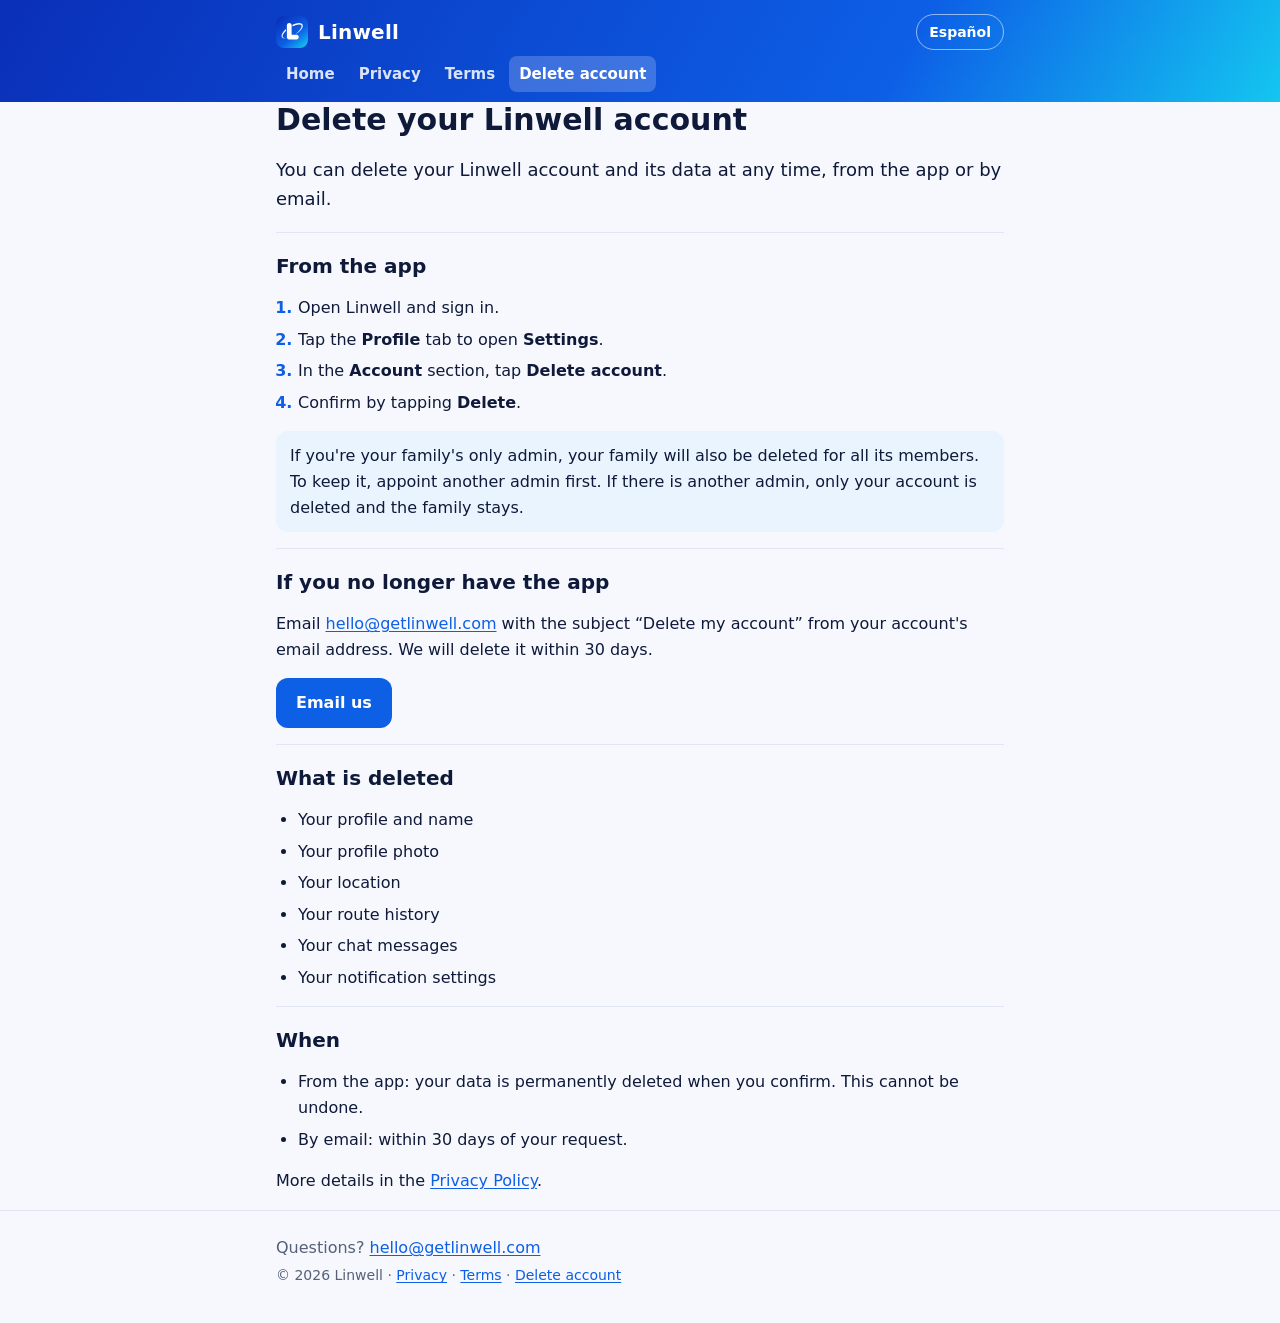
==== delete-account.html @ eef65cff "Web de Linwell: inicio, privacidad, términos y borrar cuenta (EN/ES) Co-Authored-By: Claude Opus 5.5" ====
<!doctype html>
<html lang="en">
<head>
<meta charset="utf-8">
<meta name="viewport" content="width=device-width, initial-scale=1">
<title>Delete your Linwell account · Linwell</title>
<meta name="description" content="You can delete your Linwell account and its data at any time, from the app or by email.">
<link rel="canonical" href="https://getlinwell.com/delete-account.html">
<link rel="alternate" hreflang="en" href="https://getlinwell.com/delete-account.html">
<link rel="alternate" hreflang="es" href="https://getlinwell.com/es/delete-account.html">
<link rel="icon" type="image/png" href="logo.png">
<link rel="stylesheet" href="style.css">
</head>
<body>
<header class="top">
  <div class="wrap top-in">
    <a class="brand" href="./"><img src="logo.png" alt="" width="32" height="32">Linwell</a>
    <a class="lang" href="es/delete-account.html" hreflang="es" lang="es">Español</a>
  </div>
  <nav class="wrap nav" aria-label="Linwell"><a href="./">Home</a><a href="privacy.html">Privacy</a><a href="terms.html">Terms</a><a href="delete-account.html" aria-current="page">Delete account</a></nav>
</header>
<main class="wrap">
<article class="doc">
<h1>Delete your Linwell account</h1>
<p class="lead">You can delete your Linwell account and its data at any time, from the app or by email.</p>
<section><h2>From the app</h2>
<ol class="steps"><li>Open Linwell and sign in.</li><li>Tap the <b>Profile</b> tab to open <b>Settings</b>.</li><li>In the <b>Account</b> section, tap <b>Delete account</b>.</li><li>Confirm by tapping <b>Delete</b>.</li></ol>
<p class="note">If you're your family's only admin, your family will also be deleted for all its members. To keep it, appoint another admin first. If there is another admin, only your account is deleted and the family stays.</p>
</section>
<section><h2>If you no longer have the app</h2>
<p>Email <a href="mailto:hello@getlinwell.com">hello@getlinwell.com</a> with the subject “Delete my account” from your account's email address. We will delete it within 30 days.</p>
<p><a class="button" href="mailto:hello@getlinwell.com?subject=Delete%20my%20account">Email us</a></p>
</section>
<section><h2>What is deleted</h2>
<ul><li>Your profile and name</li><li>Your profile photo</li><li>Your location</li><li>Your route history</li><li>Your chat messages</li><li>Your notification settings</li></ul>
</section>
<section><h2>When</h2>
<ul><li>From the app: your data is permanently deleted when you confirm. This cannot be undone.</li><li>By email: within 30 days of your request.</li></ul>
<p>More details in the <a href="privacy.html">Privacy Policy</a>.</p>
</section>
</article>
</main>
<footer class="foot">
  <div class="wrap">
    <p>Questions? <a href="mailto:hello@getlinwell.com">hello@getlinwell.com</a></p>
    <p class="small">© 2026 Linwell · <a href="privacy.html">Privacy</a> · <a href="terms.html">Terms</a> · <a href="delete-account.html">Delete account</a></p>
  </div>
</footer>
</body>
</html>
---- style.css ----
/* Linwell · getlinwell.com — estático, sin dependencias externas */
:root {
  --brand-900: #0A2FB8;
  --brand-600: #0D5FE6;
  --brand-300: #14C6F0;
  --bg: #F6F8FD;
  --surface: #FFFFFF;
  --text: #0F1A3A;
  --muted: #55607A;
  --border: #DFE5F2;
  --link: #0D5FE6;
  --note: #EAF4FF;
  color-scheme: light dark;
}
@media (prefers-color-scheme: dark) {
  :root {
    --bg: #070D24;
    --surface: #0E1736;
    --text: #E8EDFA;
    --muted: #9AA6C4;
    --border: #1F2B52;
    --link: #5CCFF5;
    --note: #10224F;
  }
}

* { box-sizing: border-box; }
html { -webkit-text-size-adjust: 100%; }
body {
  margin: 0;
  background: var(--bg);
  color: var(--text);
  font: 16px/1.6 system-ui, -apple-system, "Segoe UI", Roboto, "Helvetica Neue", Arial, sans-serif;
}
a { color: var(--link); text-underline-offset: 2px; }
a:hover { text-decoration-thickness: 2px; }
.wrap { max-width: 760px; margin: 0 auto; padding: 0 16px; }

/* Cabecera */
.top {
  background: linear-gradient(120deg, var(--brand-900), var(--brand-600) 70%, var(--brand-300));
  color: #fff;
}
.top-in { display: flex; align-items: center; justify-content: space-between; padding-top: 14px; padding-bottom: 6px; }
.brand { display: flex; align-items: center; gap: 10px; color: #fff; text-decoration: none; font-weight: 800; font-size: 20px; letter-spacing: .2px; }
.brand img { border-radius: 8px; }
.lang {
  color: #fff; text-decoration: none; font-weight: 600; font-size: 14px;
  padding: 6px 12px; border: 1px solid rgba(255,255,255,.55); border-radius: 999px;
}
.lang:hover { background: rgba(255,255,255,.15); }
.nav { display: flex; gap: 4px; overflow-x: auto; padding-bottom: 10px; scrollbar-width: none; }
.nav a {
  color: rgba(255,255,255,.85); text-decoration: none; font-size: 15px; font-weight: 600;
  padding: 6px 10px; border-radius: 8px; white-space: nowrap;
}
.nav a:hover { background: rgba(255,255,255,.12); color: #fff; }
.nav a[aria-current="page"] { background: rgba(255,255,255,.2); color: #fff; }

main { padding-top: 28px; padding-bottom: 48px; }
h1 { font-size: 30px; line-height: 1.2; margin: 0 0 8px; }
h2 { font-size: 20px; line-height: 1.3; margin: 32px 0 8px; }
h3 { font-size: 17px; margin: 6px 0 4px; }
.lead { font-size: 18px; color: var(--text); }
.updated { color: var(--muted); font-size: 14px; margin: 0 0 16px; }
ul, ol { padding-left: 22px; }
li { margin: 6px 0; }

/* Inicio */
.hero { text-align: center; padding: 12px 0 8px; }
.hero-logo { border-radius: 26px; box-shadow: 0 12px 32px rgba(10,47,184,.28); }
.hero h1 { font-size: 40px; margin-top: 18px; }
.tagline {
  font-size: 20px; font-weight: 700; margin: 0 0 10px;
  color: var(--brand-600);
}
@media (prefers-color-scheme: dark) { .tagline { color: var(--brand-300); } }
.badge {
  display: inline-block; margin-top: 8px; padding: 10px 18px; border-radius: 999px;
  background: var(--brand-900); color: #fff; font-weight: 700;
}
.grid { list-style: none; padding: 0; margin: 32px 0 0; display: grid; grid-template-columns: 1fr; gap: 12px; }
@media (min-width: 620px) { .grid { grid-template-columns: 1fr 1fr; } }
.card { margin: 0; padding: 18px; background: var(--surface); border: 1px solid var(--border); border-radius: 16px; }
.card p { margin: 0; color: var(--muted); }
.ico { font-size: 26px; }
.panel { margin-top: 28px; padding: 4px 20px 12px; background: var(--surface); border: 1px solid var(--border); border-left: 4px solid var(--brand-300); border-radius: 16px; }
.checks { list-style: none; padding: 0; }
.checks li { padding-left: 28px; position: relative; }
.checks li::before { content: "✓"; position: absolute; left: 4px; color: var(--brand-600); font-weight: 800; }
.doclinks { display: grid; gap: 10px; }
.doclink {
  display: flex; justify-content: space-between; align-items: center;
  padding: 14px 18px; background: var(--surface); border: 1px solid var(--border); border-radius: 14px;
  text-decoration: none; font-weight: 600;
}

/* Documentos */
.doc section { border-top: 1px solid var(--border); }
.doc h2 { margin-top: 20px; }
.steps li::marker { color: var(--brand-600); font-weight: 800; }
.note { background: var(--note); border-radius: 12px; padding: 12px 14px; }
.button {
  display: inline-block; padding: 12px 20px; border-radius: 12px; background: var(--brand-600);
  color: #fff; text-decoration: none; font-weight: 700;
}
.button:hover { background: var(--brand-900); }

/* Pie */
.foot { border-top: 1px solid var(--border); padding: 20px 0 32px; color: var(--muted); }
.foot p { margin: 4px 0; }
.small { font-size: 14px; }
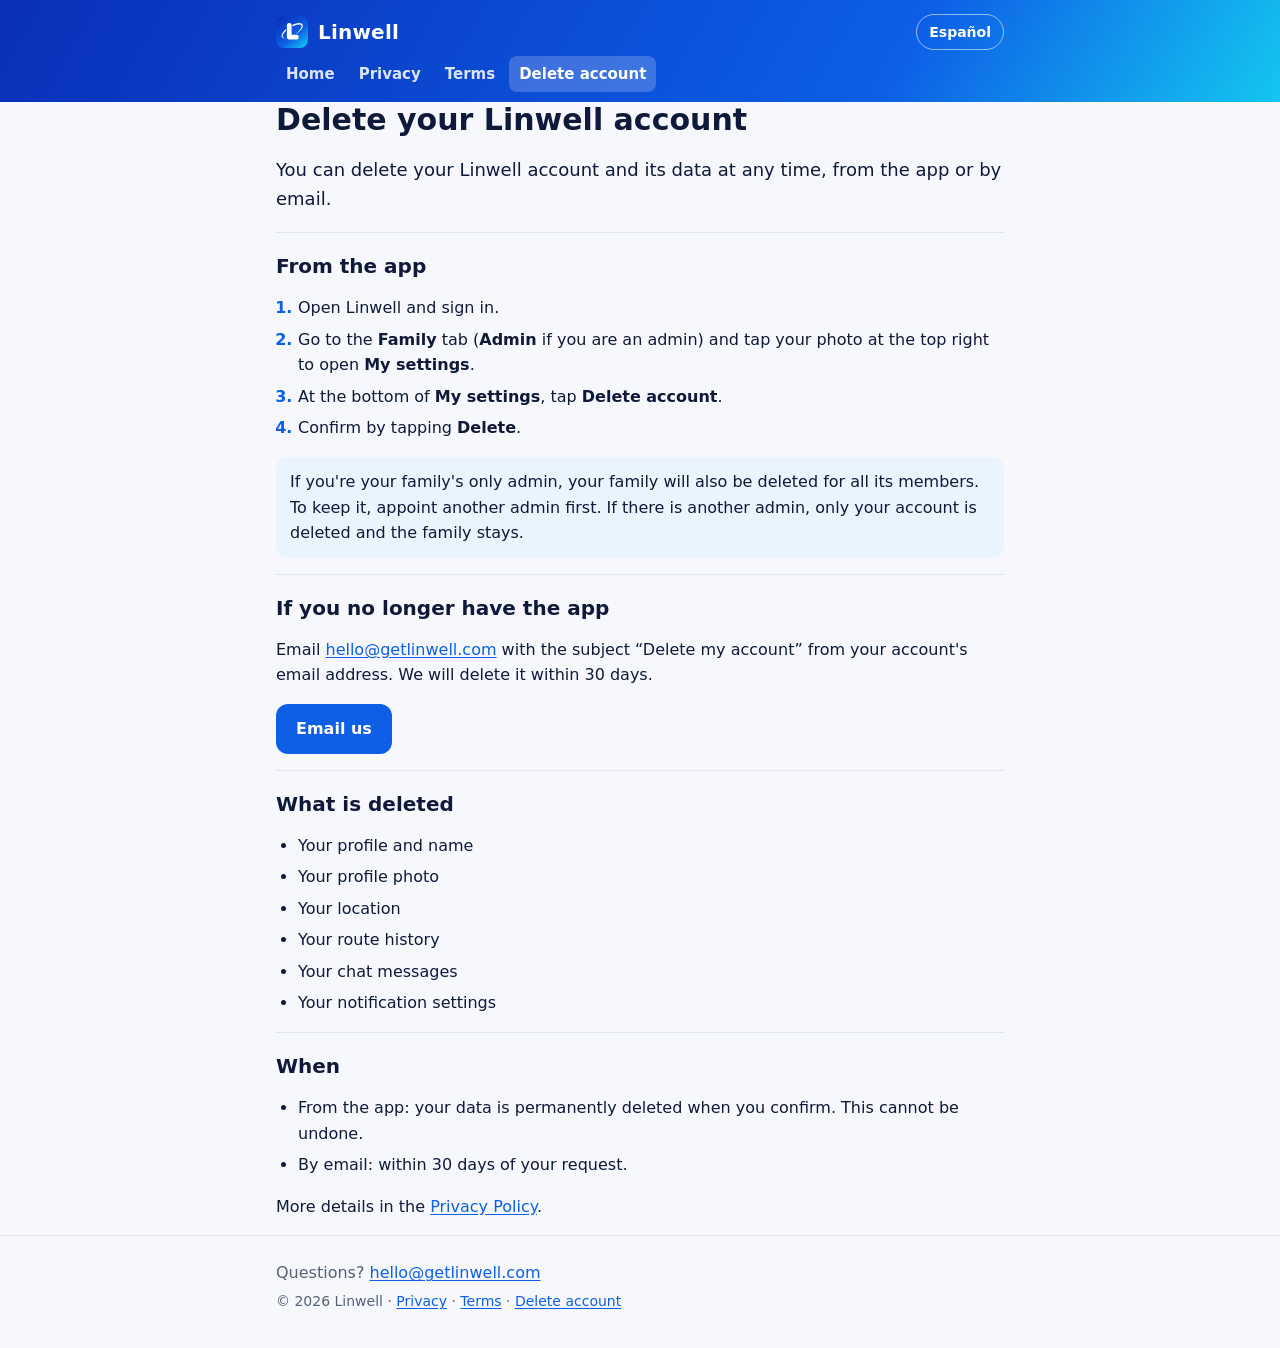
==== commit 65515a82: "Privacidad y borrar cuenta: 'Mis ajustes' (Eliminar cuenta al final; Compartir siempre en Ubicación " ====
--- a/delete-account.html
+++ b/delete-account.html
@@ -24,7 +24,7 @@
 <h1>Delete your Linwell account</h1>
 <p class="lead">You can delete your Linwell account and its data at any time, from the app or by email.</p>
 <section><h2>From the app</h2>
-<ol class="steps"><li>Open Linwell and sign in.</li><li>Tap the <b>Profile</b> tab to open <b>Settings</b>.</li><li>In the <b>Account</b> section, tap <b>Delete account</b>.</li><li>Confirm by tapping <b>Delete</b>.</li></ol>
+<ol class="steps"><li>Open Linwell and sign in.</li><li>Go to the <b>Family</b> tab (<b>Admin</b> if you are an admin) and tap your photo at the top right to open <b>My settings</b>.</li><li>At the bottom of <b>My settings</b>, tap <b>Delete account</b>.</li><li>Confirm by tapping <b>Delete</b>.</li></ol>
 <p class="note">If you're your family's only admin, your family will also be deleted for all its members. To keep it, appoint another admin first. If there is another admin, only your account is deleted and the family stays.</p>
 </section>
 <section><h2>If you no longer have the app</h2>
